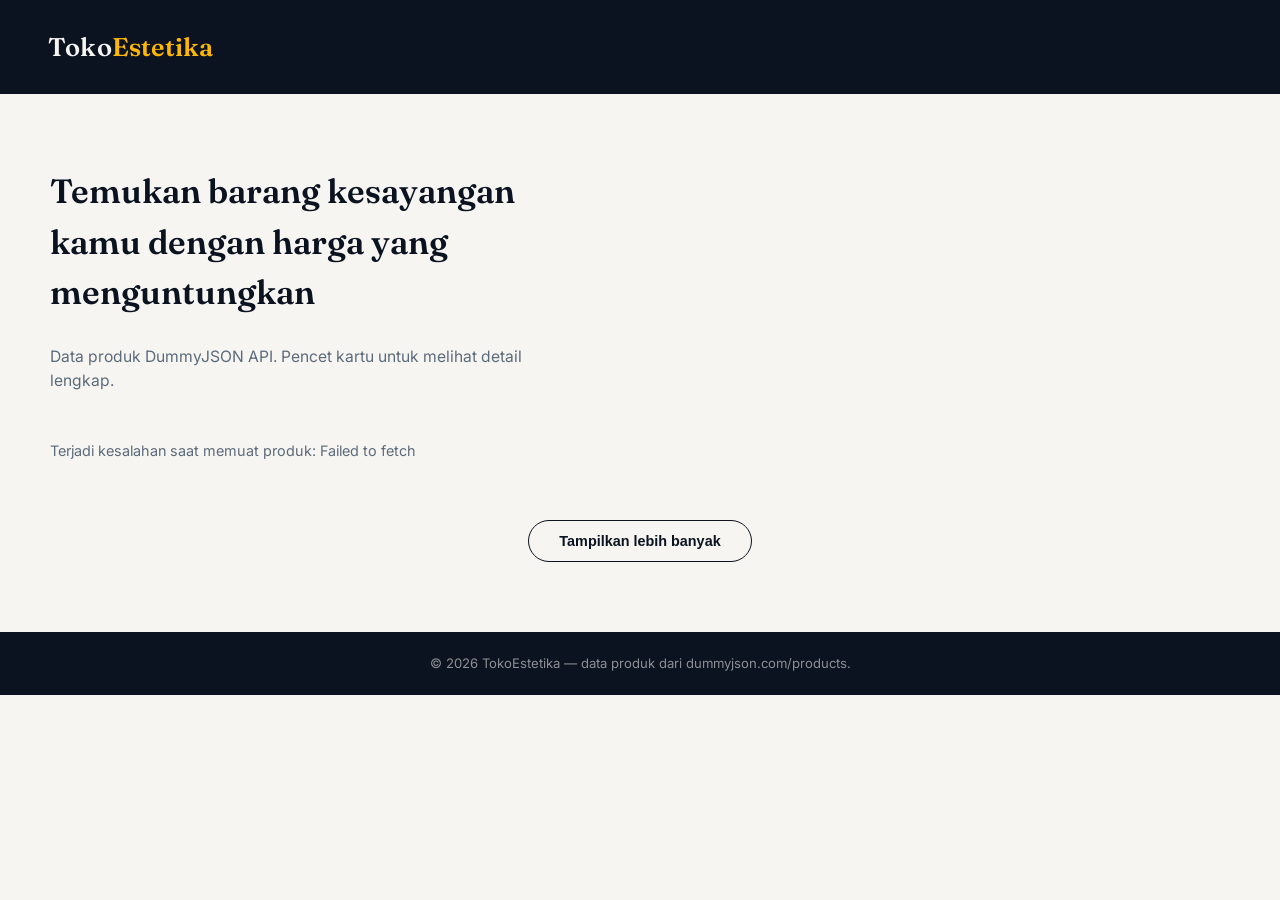
==== index.html @ 35bed32d "add catalog" ====
<!DOCTYPE html>
<html lang="id">

<head>
  <meta charset="UTF-8">
  <meta name="viewport" content="width=device-width, initial-scale=1.0">
  <title>Katalog Produk</title>

  <link rel="stylesheet" href="css/style.css">
</head>

<body>

  <header>
    <div class="brand">Toko<span>Estetika</span></div>
  </header>

  <section class="intro">
    <h1>Temukan barang kesayangan kamu dengan harga yang menguntungkan</h1>
    <p>Data produk DummyJSON API. Pencet kartu untuk melihat detail lengkap.</p>
  </section>

  <div class="status" id="status">Memuat produk…</div>

  <main class="catalog" id="catalog"></main>

  <div class="load-more">
    <button id="loadMoreBtn">Tampilkan lebih banyak</button>
  </div>

  <footer>© 2026 TokoEstetika — data produk dari dummyjson.com/products.</footer>

  <div class="modal-overlay" id="modalOverlay">
    <div class="modal">
      <button class="modal-close" id="modalClose" aria-label="Tutup">✕</button>
      <div class="modal-image"><img id="modalImg" src="" alt=""></div>
      <div class="modal-body" id="modalBody"></div>
    </div>
  </div>

<script src="js/catalog.js"></script>

</body>

</html>
---- css/style.css ----
@import url("https://fonts.googleapis.com/css2?family=Fraunces:wght@500;600;700&family=Inter:wght@400;500;600;700&display=swap");


body {
  margin: 0 0 0 0;
  background: #f7f5f2;
  color: #0b1320;
  font-family: "Inter", sans-serif;
  line-height: 1.5;
}

header {
  background: #0b1320;
  color: #f7f5f2;
  padding: 28px 48px;
  display: flex;
  align-items: center;
  justify-content: space-between;
  gap: 24px;
}

header .brand {
  font-family: "Fraunces", serif;
  font-size: 1.6rem;
  font-weight: 600;
  letter-spacing: 0.2px;
}

header .brand span {
  color: #ffb703;
}

.intro {
  max-width: 1180px;
  margin: 0 auto;
  padding: 44px 48px 8px;
}

.intro h1 {
  font-family: "Fraunces", serif;
  font-size: 2.1rem;
  font-weight: 600;
  color: #0b1320;
  max-width: 560px;
}

.intro p {
  margin-top: 10px;
  color: #5c6b7a;
  max-width: 480px;
  font-size: 0.98rem;
}

.status {
  max-width: 1180px;
  margin: 24px auto 0;
  padding: 0 48px;
  color: #5c6b7a;
  font-size: 0.9rem;
  min-height: 1.2em;
}

.catalog {
  max-width: 1180px;
  margin: 0 auto;
  padding: 18px 48px 40px;
  display: grid;
  grid-template-columns: repeat(auto-fit, minmax(200px, 1fr));
  gap: 22px;
}



.card {
  background: #ffffff;
  border: 1px solid #e7e2da;
  border-radius: 10px;
  overflow: hidden;
  display: flex;
  flex-direction: column;
  position: relative;
  cursor: pointer;
  transition:
    box-shadow 0.2s ease,
    transform 0.2s ease;
}

.card:hover {
  box-shadow: 0 12px 24px -14px rgba(11, 19, 32, 0.28);
  transform: translateY(-3px);
}

.card .badge {
  position: absolute;
  top: 12px;
  left: 12px;
  background: #155dd1;
  color: #ffb703;
  font-size: 0.74rem;
  font-weight: 700;
  padding: 4px 9px;
  border-radius: 6px;
  z-index: 2;
}

.card .thumb {
  height: 150px;
  background: #f7f5f2;
  display: flex;
  align-items: center;
  justify-content: center;
  border-bottom: 1px solid #e7e2da;
  overflow: hidden;
}

.card .thumb img {
  width: 100%;
  height: 100%;
  object-fit: contain;
  padding: 14px;
}

.card .info {
  padding: 16px 16px 18px;
  display: flex;
  flex-direction: column;
  gap: 6px;
  flex: 1;
}

.card .category {
  align-self: flex-start;
  font-size: 0.7rem;
  font-weight: 600;
  color: #2a9d8f;
  background: rgba(42, 157, 143, 0.1);
  padding: 3px 9px;
  border-radius: 5px;
  text-transform: lowercase;
}

.card .name {
  font-family: "Fraunces", serif;
  font-size: 1rem;
  font-weight: 600;
  color: #0b1320;
  margin-top: 4px;
  line-height: 1.3;
  min-height: 2.5em;
}

.card .meta {
  display: flex;
  align-items: baseline;
  justify-content: space-between;
  margin-top: 2px;
}

.card .price {
  font-size: 1.05rem;
  font-weight: 700;
  color: #0b1320;
}

.card .rating {
  font-size: 0.85rem;
  color: #5c6b7a;
  font-weight: 600;
  display: flex;
  align-items: center;
  gap: 1px;
}

.card .rating .star {
  color: #ffb703;
}

.card.skeleton .thumb,
.card.skeleton .name,
.card.skeleton .price {
  background: linear-gradient(
    90deg,
    #e7e2da 25%,
    #f0ede7 50%,
    #e7e2da 75%
  );
  background-size: 200% 100%;
  animation: shimmer 1.3s infinite;
  color: transparent;
  border-radius: 6px;
}
@keyframes shimmer {
  0% {
    background-position: 200% 0;
  }
  100% {
    background-position: -200% 0;
  }
}

.load-more {
  display: flex;
  justify-content: center;
  padding-bottom: 70px;
}

.load-more button {
  background: transparent;
  border: 1.5px solid #0b1320;
  color: #0b1320;
  font-weight: 600;
  font-size: 0.9rem;
  padding: 12px 30px;
  border-radius: 999px;
  cursor: pointer;
  transition: all 0.2s ease;
}

.load-more button:hover:not(:disabled) {
  background: #0b1320;
  color: #f7f5f2;
}

.load-more button:disabled {
  opacity: 0.45;
  cursor: default;
}

footer {
  background: #0b1320;
  color: rgba(247, 245, 242, 0.55);
  text-align: center;
  padding: 22px;
  font-size: 0.82rem;
}

.modal-overlay {
  position: fixed;
  inset: 0;
  background: rgba(11, 19, 32, 0.55);
  display: none;
  align-items: center;
  justify-content: center;
  padding: 24px;
  z-index: 100;
}

.modal-overlay.open {
  display: flex;
}

.modal {
  background:#ffffff;
  border-radius: 14px;
  max-width: 720px;
  width: 100%;
  max-height: 88vh;
  overflow-y: auto;
  display: grid;
  grid-template-columns: 1fr 1.5fr;
  position: relative;
}

@media (max-width: 640px) {
  .modal {
    grid-template-columns: 1fr;
  }
}

.modal-close {
  position: absolute;
  top: 12px;
  right: 12px;
  width: 34px;
  height: 34px;
  border-radius: 50%;
  border: none;
  background: #f7f5f2;
  color: #0b1320;
  font-size: 1.1rem;
  cursor: pointer;
  z-index: 2;
  display: flex;
  align-items: center;
  justify-content: center;
}

.modal-close:hover {
  background: #e7e2da;
}

.modal-image {
  background: #f7f5f2;
  display: flex;
  align-items: center;
  justify-content: center;
  padding: 20px;
}

.modal-image img {
  width: 100%;
  max-height: 280px;
  object-fit: contain;
}

.modal-body {
  padding: 28px 26px;
  display: flex;
  flex-direction: column;
  gap: 10px;
}

.modal-body .category {
  align-self: flex-start;
  font-size: 0.7rem;
  font-weight: 600;
  color: #2a9d8f;
  background: rgba(42, 157, 143, 0.1);
  padding: 3px 9px;
  border-radius: 5px;
  text-transform: lowercase;
}

.modal-body h2 {
  font-family: "Fraunces", serif;
  font-size: 1.4rem;
  color: #0b1320;
  line-height: 1.3;
}

.modal-body .brand {
  color: #5c6b7a;
  font-size: 0.9rem;
}

.modal-body .price-row {
  display: flex;
  align-items: center;
  gap: 12px;
  margin-top: 4px;
}

.modal-body .price {
  font-size: 1.5rem;
  font-weight: 700;
  color: #0b1320;
}

.modal-body .discount-tag {
  background: #0b1320;
  color: #ffb703;
  font-size: 0.78rem;
  font-weight: 700;
  padding: 3px 9px;
  border-radius: 6px;
}

.modal-body .desc {
  color: #5c6b7a;
  font-size: 0.93rem;
  line-height: 1.55;
  margin-top: 4px;
}

.modal-stats {
  display: grid;
  grid-template-columns: 1fr 1fr;
  gap: 10px;
  margin-top: 10px;
  border-top: 1px solid #e7e2da;
  padding-top: 14px;
}

.modal-stats div {
  font-size: 0.85rem;
  color: #0b1320;
}

.modal-stats span {
  display: block;
  color: #5c6b7a;
  font-size: 0.72rem;
  text-transform: uppercase;
  letter-spacing: 0.4px;
  margin-bottom: 2px;
}
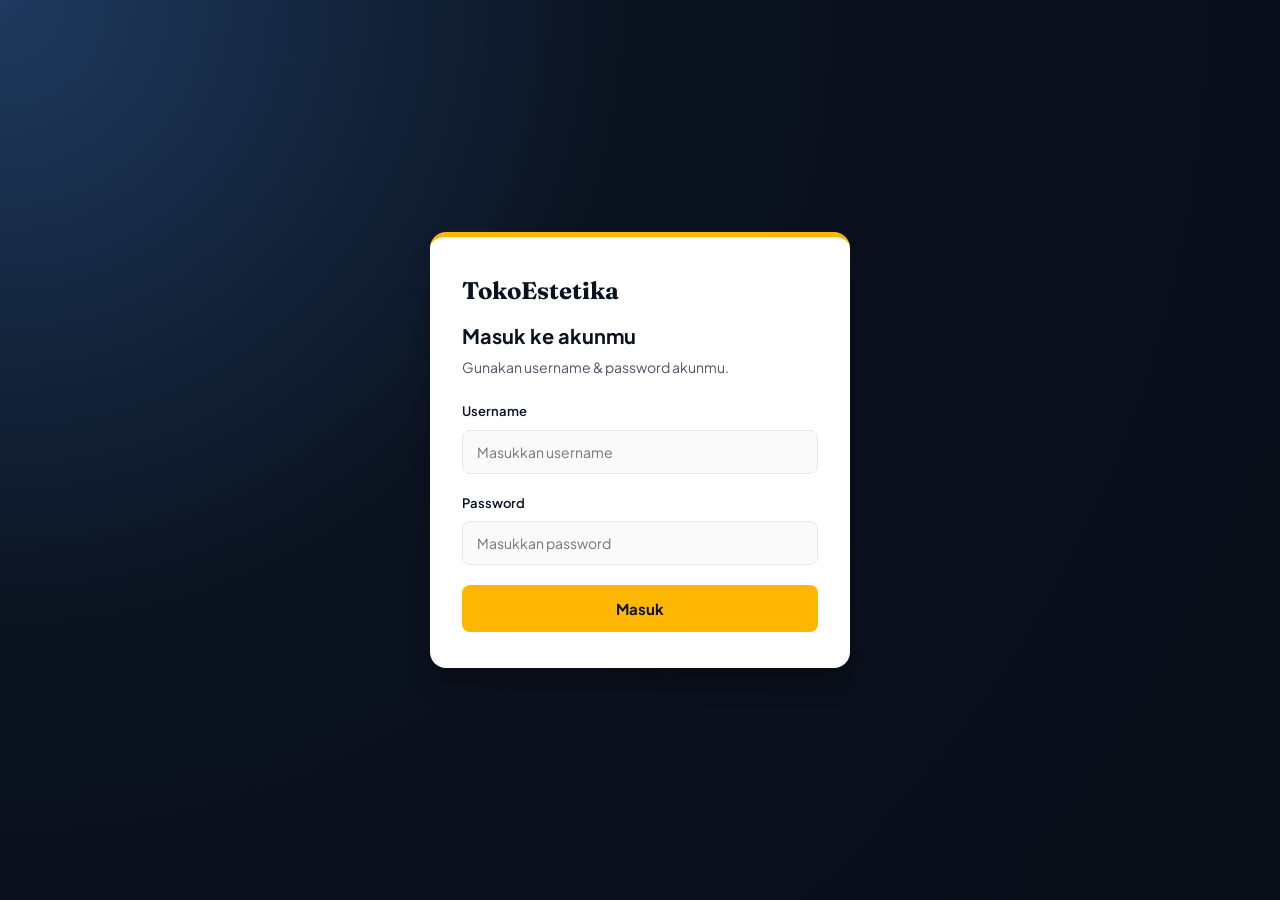
==== commit ca672846: "Login Page Selesai" ====
--- a/index.html
+++ b/index.html
@@ -6,13 +6,21 @@
   <meta name="viewport" content="width=device-width, initial-scale=1.0">
   <title>Katalog Produk</title>
 
-  <link rel="stylesheet" href="css/style.css">
+  <link rel="stylesheet" href="css/index-style.css">
+
+  <script src="js/auth.js" defer></script>
 </head>
 
 <body>
 
   <header>
     <div class="brand">Toko<span>Estetika</span></div>
+
+    <!-- Penambahan Menu User & Tombol Logout -->
+    <div class="user-menu">
+      <span id="user-greeting" class="user-greeting">Selamat datang!</span>
+      <button id="btn-logout" class="btn-logout">Logout</button>
+    </div>
   </header>
 
   <section class="intro">
--- a/css/index-style.css
+++ b/css/index-style.css
@@ -0,0 +1,381 @@
+@import url("https://fonts.googleapis.com/css2?family=Fraunces:wght@500;600;700&family=Inter:wght@400;500;600;700&display=swap");
+
+body {
+  margin: 0;
+  background: #f7f5f2;
+  color: #0b1320;
+  font-family: "Inter", sans-serif;
+  line-height: 1.5;
+}
+
+header {
+  background: #0b1320;
+  color: #f7f5f2;
+  padding: 24px 48px;
+  display: flex;
+  align-items: center;
+  justify-content: space-between;
+  gap: 24px;
+}
+
+header .brand {
+  font-family: "Fraunces", serif;
+  font-size: 1.6rem;
+  font-weight: 600;
+  letter-spacing: 0.2px;
+}
+
+header .brand span {
+  color: #ffb703;
+}
+
+.user-menu {
+  display: flex;
+  align-items: center;
+  gap: 16px;
+}
+
+.user-greeting {
+  font-size: 0.9rem;
+  color: #f7f5f2;
+}
+
+.btn-logout {
+  background-color: transparent;
+  color: #f7f5f2;
+  border: 1px solid #e7e2da;
+  padding: 8px 16px;
+  border-radius: 6px;
+  font-size: 0.85rem;
+  font-weight: 600;
+  cursor: pointer;
+  transition: all 0.2s ease;
+}
+
+.btn-logout:hover {
+  background-color: #991b1b;
+  border-color: #991b1b;
+}
+
+.intro {
+  max-width: 1180px;
+  margin: 0 auto;
+  padding: 44px 48px 8px;
+}
+
+.intro h1 {
+  font-family: "Fraunces", serif;
+  font-size: 2.1rem;
+  font-weight: 600;
+  color: #0b1320;
+  max-width: 560px;
+}
+
+.intro p {
+  margin-top: 10px;
+  color: #5c6b7a;
+  max-width: 480px;
+  font-size: 0.98rem;
+}
+
+.status {
+  max-width: 1180px;
+  margin: 24px auto 0;
+  padding: 0 48px;
+  color: #5c6b7a;
+  font-size: 0.9rem;
+  min-height: 1.2em;
+}
+
+.catalog {
+  max-width: 1180px;
+  margin: 0 auto;
+  padding: 18px 48px 40px;
+  display: grid;
+  grid-template-columns: repeat(auto-fit, minmax(200px, 1fr));
+  gap: 22px;
+}
+
+.card {
+  background: #ffffff;
+  border: 1px solid #e7e2da;
+  border-radius: 10px;
+  overflow: hidden;
+  display: flex;
+  flex-direction: column;
+  position: relative;
+  cursor: pointer;
+  transition: box-shadow 0.2s ease, transform 0.2s ease;
+}
+
+.card:hover {
+  box-shadow: 0 12px 24px -14px rgba(11, 19, 32, 0.28);
+  transform: translateY(-3px);
+}
+
+.card .badge {
+  position: absolute;
+  top: 12px;
+  left: 12px;
+  background: #155dd1;
+  color: #ffb703;
+  font-size: 0.74rem;
+  font-weight: 700;
+  padding: 4px 9px;
+  border-radius: 6px;
+  z-index: 2;
+}
+
+.card .thumb {
+  height: 150px;
+  background: #f7f5f2;
+  display: flex;
+  align-items: center;
+  justify-content: center;
+  border-bottom: 1px solid #e7e2da;
+  overflow: hidden;
+}
+
+.card .thumb img {
+  width: 100%;
+  height: 100%;
+  object-fit: contain;
+  padding: 14px;
+}
+
+.card .info {
+  padding: 16px 16px 18px;
+  display: flex;
+  flex-direction: column;
+  gap: 6px;
+  flex: 1;
+}
+
+.card .category {
+  align-self: flex-start;
+  font-size: 0.7rem;
+  font-weight: 600;
+  color: #2a9d8f;
+  background: rgba(42, 157, 143, 0.1);
+  padding: 3px 9px;
+  border-radius: 5px;
+  text-transform: lowercase;
+}
+
+.card .name {
+  font-family: "Fraunces", serif;
+  font-size: 1rem;
+  font-weight: 600;
+  color: #0b1320;
+  margin-top: 4px;
+  line-height: 1.3;
+  min-height: 2.5em;
+}
+
+.card .meta {
+  display: flex;
+  align-items: baseline;
+  justify-content: space-between;
+  margin-top: 2px;
+}
+
+.card .price {
+  font-size: 1.05rem;
+  font-weight: 700;
+  color: #0b1320;
+}
+
+.card .rating {
+  font-size: 0.85rem;
+  color: #5c6b7a;
+  font-weight: 600;
+  display: flex;
+  align-items: center;
+  gap: 1px;
+}
+
+.card .rating .star {
+  color: #ffb703;
+}
+
+.load-more {
+  display: flex;
+  justify-content: center;
+  padding-bottom: 70px;
+}
+
+.load-more button {
+  background: transparent;
+  border: 1.5px solid #0b1320;
+  color: #0b1320;
+  font-weight: 600;
+  font-size: 0.9rem;
+  padding: 12px 30px;
+  border-radius: 999px;
+  cursor: pointer;
+  transition: all 0.2s ease;
+}
+
+.load-more button:hover:not(:disabled) {
+  background: #0b1320;
+  color: #f7f5f2;
+}
+
+footer {
+  background: #0b1320;
+  color: rgba(247, 245, 242, 0.55);
+  text-align: center;
+  padding: 22px;
+  font-size: 0.82rem;
+}
+
+.modal-overlay {
+  position: fixed;
+  inset: 0;
+  background: rgba(11, 19, 32, 0.55);
+  display: none;
+  align-items: center;
+  justify-content: center;
+  padding: 24px;
+  z-index: 100;
+}
+
+.modal-overlay.open {
+  display: flex;
+}
+
+.modal {
+  background: #ffffff;
+  border-radius: 14px;
+  max-width: 720px;
+  width: 100%;
+  max-height: 88vh;
+  overflow-y: auto;
+  display: grid;
+  grid-template-columns: 1fr 1.5fr;
+  position: relative;
+}
+
+@media (max-width: 640px) {
+  .modal {
+    grid-template-columns: 1fr;
+  }
+}
+
+.modal-close {
+  position: absolute;
+  top: 12px;
+  right: 12px;
+  width: 34px;
+  height: 34px;
+  border-radius: 50%;
+  border: none;
+  background: #f7f5f2;
+  color: #0b1320;
+  font-size: 1.1rem;
+  cursor: pointer;
+  z-index: 2;
+  display: flex;
+  align-items: center;
+  justify-content: center;
+}
+
+.modal-close:hover {
+  background: #e7e2da;
+}
+
+.modal-image {
+  background: #f7f5f2;
+  display: flex;
+  align-items: center;
+  justify-content: center;
+  padding: 20px;
+}
+
+.modal-image img {
+  width: 100%;
+  max-height: 280px;
+  object-fit: contain;
+}
+
+.modal-body {
+  padding: 28px 26px;
+  display: flex;
+  flex-direction: column;
+  gap: 10px;
+}
+
+.modal-body .category {
+  align-self: flex-start;
+  font-size: 0.7rem;
+  font-weight: 600;
+  color: #2a9d8f;
+  background: rgba(42, 157, 143, 0.1);
+  padding: 3px 9px;
+  border-radius: 5px;
+  text-transform: lowercase;
+}
+
+.modal-body h2 {
+  font-family: "Fraunces", serif;
+  font-size: 1.4rem;
+  color: #0b1320;
+  line-height: 1.3;
+}
+
+.modal-body .brand {
+  color: #5c6b7a;
+  font-size: 0.9rem;
+}
+
+.modal-body .price-row {
+  display: flex;
+  align-items: center;
+  gap: 12px;
+  margin-top: 4px;
+}
+
+.modal-body .price {
+  font-size: 1.5rem;
+  font-weight: 700;
+  color: #0b1320;
+}
+
+.modal-body .discount-tag {
+  background: #0b1320;
+  color: #ffb703;
+  font-size: 0.78rem;
+  font-weight: 700;
+  padding: 3px 9px;
+  border-radius: 6px;
+}
+
+.modal-body .desc {
+  color: #5c6b7a;
+  font-size: 0.93rem;
+  line-height: 1.55;
+  margin-top: 4px;
+}
+
+.modal-stats {
+  display: grid;
+  grid-template-columns: 1fr 1fr;
+  gap: 10px;
+  margin-top: 10px;
+  border-top: 1px solid #e7e2da;
+  padding-top: 14px;
+}
+
+.modal-stats div {
+  font-size: 0.85rem;
+  color: #0b1320;
+}
+
+.modal-stats span {
+  display: block;
+  color: #5c6b7a;
+  font-size: 0.72rem;
+  text-transform: uppercase;
+  letter-spacing: 0.4px;
+  margin-bottom: 2px;
+}
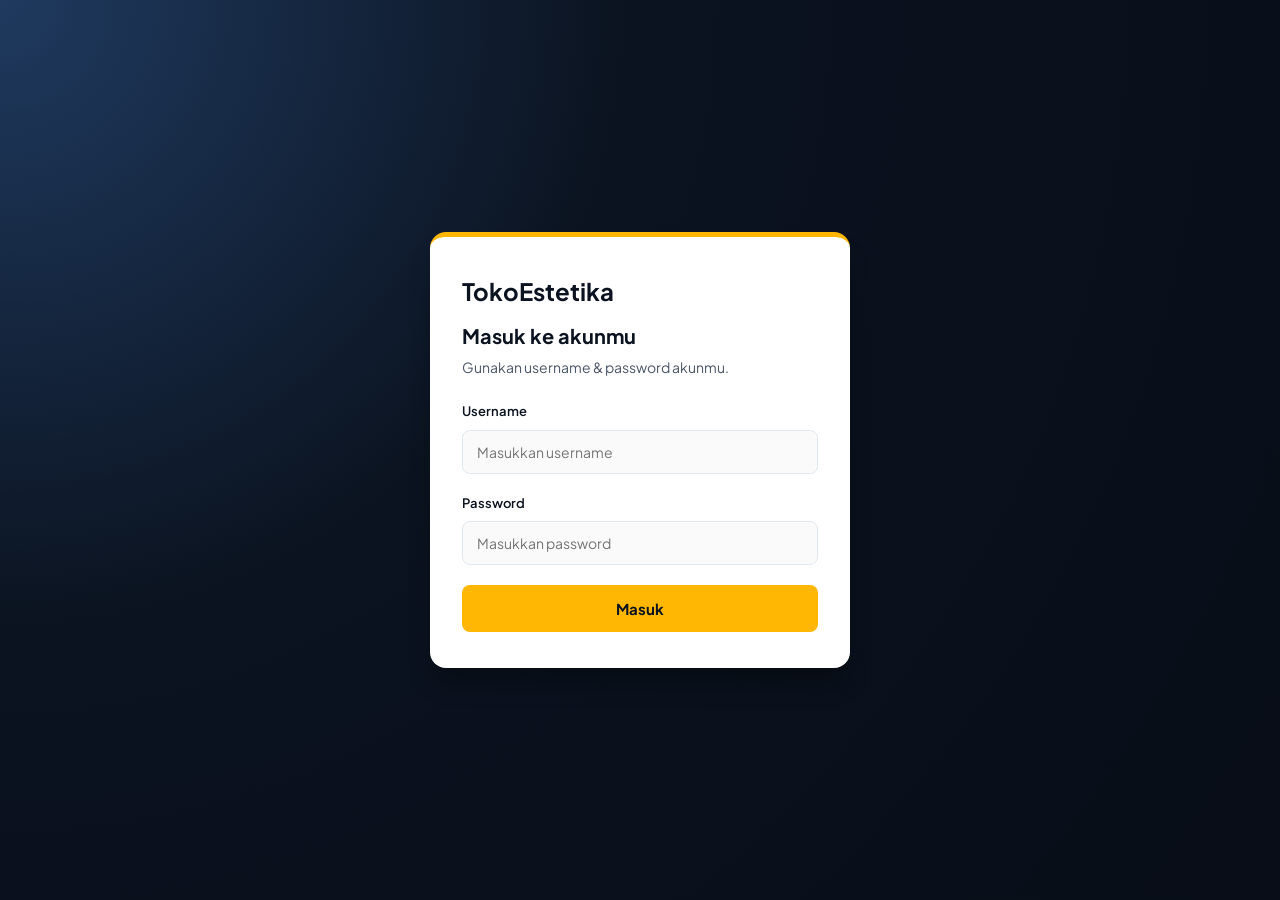
==== commit e78b784e: "clearing" ====
--- a/index.html
+++ b/index.html
@@ -9,16 +9,28 @@
   <link rel="stylesheet" href="css/index-style.css">
 
   <script src="js/auth.js" defer></script>
+ <script src="js/features.js" defer></script>    
 </head>
 
 <body>
 
   <header>
-    <div class="brand">Toko<span>Estetika</span></div>
+    <div class="brand">Toko<span>IT</span></div>
 
+      <!-- Fitur Pencarian (Search Bar) -->
+    <div class="search-container">
+      <input type="text" id="searchInput" placeholder="Cari produk...">
+    </div>
+    
     <!-- Penambahan Menu User & Tombol Logout -->
     <div class="user-menu">
       <span id="user-greeting" class="user-greeting">Selamat datang!</span>
+
+      <!--  Badge Keranjang & Total Harga -->
+      <span class="cart-info" style="margin: 0 15px; font-weight: bold; color: #f7b32b;">
+        🛒 <span id="cart-badge">0</span> item | <span id="cart-total">$0.00</span>
+      </span>
+
       <button id="btn-logout" class="btn-logout">Logout</button>
     </div>
   </header>
@@ -28,6 +40,24 @@
     <p>Data produk DummyJSON API. Pencet kartu untuk melihat detail lengkap.</p>
   </section>
 
+  <!-- Section Filter & Sorting -->
+  <div class="filter-section" style="text-align: center; margin-bottom: 20px; gap: 10px; display: flex; justify-content: center;">
+    <select id="categoryFilter">
+      <option value="all">Semua Kategori</option>
+      <option value="beauty">Beauty</option>
+      <option value="fragrances">Fragrances</option>
+      <option value="furniture">Furniture</option>
+      <option value="groceries">Groceries</option>
+    </select>
+
+    <select id="sortFilter">
+      <option value="default">Urutkan</option>
+      <option value="price-asc">Harga Termurah</option>
+      <option value="price-desc">Harga Termahal</option>
+      <option value="rating-desc">Rating Tertinggi</option>
+    </select>
+  </div>
+
   <div class="status" id="status">Memuat produk…</div>
 
   <main class="catalog" id="catalog"></main>
@@ -36,7 +66,7 @@
     <button id="loadMoreBtn">Tampilkan lebih banyak</button>
   </div>
 
-  <footer>© 2026 TokoEstetika — data produk dari dummyjson.com/products.</footer>
+  <footer>© 2026 TokoIT — data produk dari dummyjson.com/products.</footer>
 
   <div class="modal-overlay" id="modalOverlay">
     <div class="modal">
--- a/css/index-style.css
+++ b/css/index-style.css
@@ -1,10 +1,10 @@
-@import url("https://fonts.googleapis.com/css2?family=Fraunces:wght@500;600;700&family=Inter:wght@400;500;600;700&display=swap");
+@import url("https://fonts.googleapis.com/css2?family=Fraunces:wght@500;600;700&family=Plus+Jakarta+Sans:wght@400;500;600;700&display=swap");
 
 body {
   margin: 0;
   background: #f7f5f2;
   color: #0b1320;
-  font-family: "Inter", sans-serif;
+  font-family: "Plus Jakarta Sans", sans-serif;
   line-height: 1.5;
 }
 
@@ -19,7 +19,7 @@
 }
 
 header .brand {
-  font-family: "Fraunces", serif;
+  font-family: "Plus Jakarta Sans", sans-serif;
   font-size: 1.6rem;
   font-weight: 600;
   letter-spacing: 0.2px;
@@ -43,7 +43,7 @@
 .btn-logout {
   background-color: transparent;
   color: #f7f5f2;
-  border: 1px solid #e7e2da;
+  border: 1px solid #1f3a5f;
   padding: 8px 16px;
   border-radius: 6px;
   font-size: 0.85rem;
@@ -53,8 +53,8 @@
 }
 
 .btn-logout:hover {
-  background-color: #991b1b;
-  border-color: #991b1b;
+  background-color: #2a9d8f;
+  border-color: #2a9d8f;
 }
 
 .intro {
@@ -64,7 +64,7 @@
 }
 
 .intro h1 {
-  font-family: "Fraunces", serif;
+  font-family: "Plus Jakarta Sans", sans-serif;
   font-size: 2.1rem;
   font-weight: 600;
   color: #0b1320;
@@ -73,7 +73,7 @@
 
 .intro p {
   margin-top: 10px;
-  color: #5c6b7a;
+  color: #1f3a5f;
   max-width: 480px;
   font-size: 0.98rem;
 }
@@ -82,7 +82,7 @@
   max-width: 1180px;
   margin: 24px auto 0;
   padding: 0 48px;
-  color: #5c6b7a;
+  color: #1f3a5f;
   font-size: 0.9rem;
   min-height: 1.2em;
 }
@@ -98,7 +98,7 @@
 
 .card {
   background: #ffffff;
-  border: 1px solid #e7e2da;
+  border: 1px solid #1f3a5f;
   border-radius: 10px;
   overflow: hidden;
   display: flex;
@@ -117,7 +117,7 @@
   position: absolute;
   top: 12px;
   left: 12px;
-  background: #155dd1;
+  background: #1f3a5f;
   color: #ffb703;
   font-size: 0.74rem;
   font-weight: 700;
@@ -132,7 +132,7 @@
   display: flex;
   align-items: center;
   justify-content: center;
-  border-bottom: 1px solid #e7e2da;
+  border-bottom: 1px solid #1f3a5f;
   overflow: hidden;
 }
 
@@ -163,7 +163,7 @@
 }
 
 .card .name {
-  font-family: "Fraunces", serif;
+  font-family: "Plus Jakarta Sans", sans-serif;
   font-size: 1rem;
   font-weight: 600;
   color: #0b1320;
@@ -173,6 +173,7 @@
 }
 
 .card .meta {
+  flex-direction: column;
   display: flex;
   align-items: baseline;
   justify-content: space-between;
@@ -187,7 +188,7 @@
 
 .card .rating {
   font-size: 0.85rem;
-  color: #5c6b7a;
+  color: #1f3a5f;
   font-weight: 600;
   display: flex;
   align-items: center;
@@ -281,7 +282,8 @@
 }
 
 .modal-close:hover {
-  background: #e7e2da;
+  background: #1f3a5f;
+  color: #f7f5f2;
 }
 
 .modal-image {
@@ -317,14 +319,14 @@
 }
 
 .modal-body h2 {
-  font-family: "Fraunces", serif;
+  font-family: "Plus Jakarta Sans", sans-serif;
   font-size: 1.4rem;
   color: #0b1320;
   line-height: 1.3;
 }
 
 .modal-body .brand {
-  color: #5c6b7a;
+  color: #1f3a5f;
   font-size: 0.9rem;
 }
 
@@ -351,7 +353,7 @@
 }
 
 .modal-body .desc {
-  color: #5c6b7a;
+  color: #1f3a5f;
   font-size: 0.93rem;
   line-height: 1.55;
   margin-top: 4px;
@@ -362,7 +364,7 @@
   grid-template-columns: 1fr 1fr;
   gap: 10px;
   margin-top: 10px;
-  border-top: 1px solid #e7e2da;
+  border-top: 1px solid #1f3a5f;
   padding-top: 14px;
 }
 
@@ -373,7 +375,7 @@
 
 .modal-stats span {
   display: block;
-  color: #5c6b7a;
+  color: #1f3a5f;
   font-size: 0.72rem;
   text-transform: uppercase;
   letter-spacing: 0.4px;
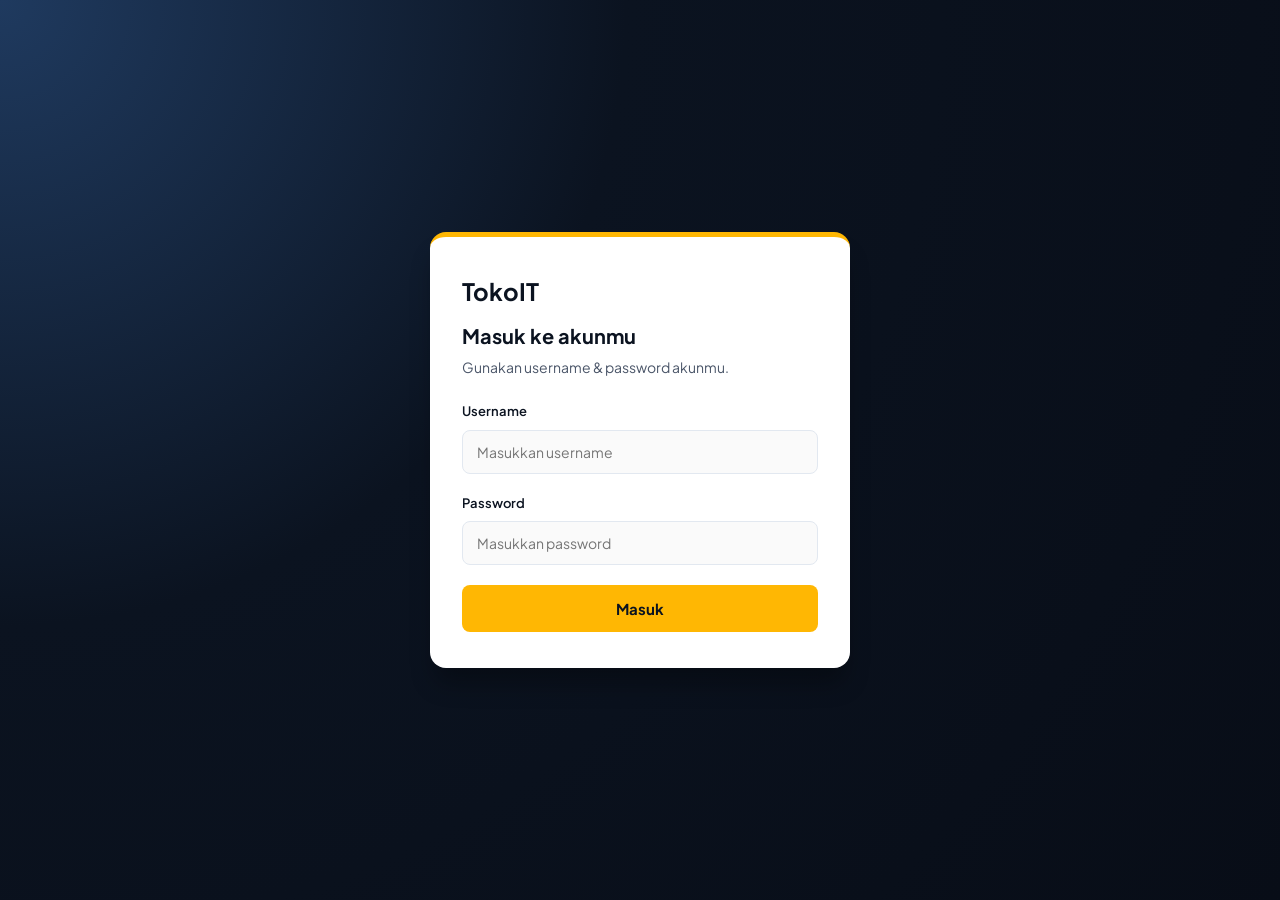
==== commit a9d44099: "donne" ====
--- a/index.html
+++ b/index.html
@@ -27,9 +27,9 @@
       <span id="user-greeting" class="user-greeting">Selamat datang!</span>
 
       <!--  Badge Keranjang & Total Harga -->
-      <span class="cart-info" style="margin: 0 15px; font-weight: bold; color: #f7b32b;">
-        🛒 <span id="cart-badge">0</span> item | <span id="cart-total">$0.00</span>
-      </span>
+<a href="keranjang.html" class="cart-info" style="margin: 0 15px; font-weight: bold; color: #f7b32b; text-decoration:none;">
+  🛒 <span id="cart-badge">0</span> item | <span id="cart-total">$0.00</span>
+</a>
 
       <button id="btn-logout" class="btn-logout">Logout</button>
     </div>
